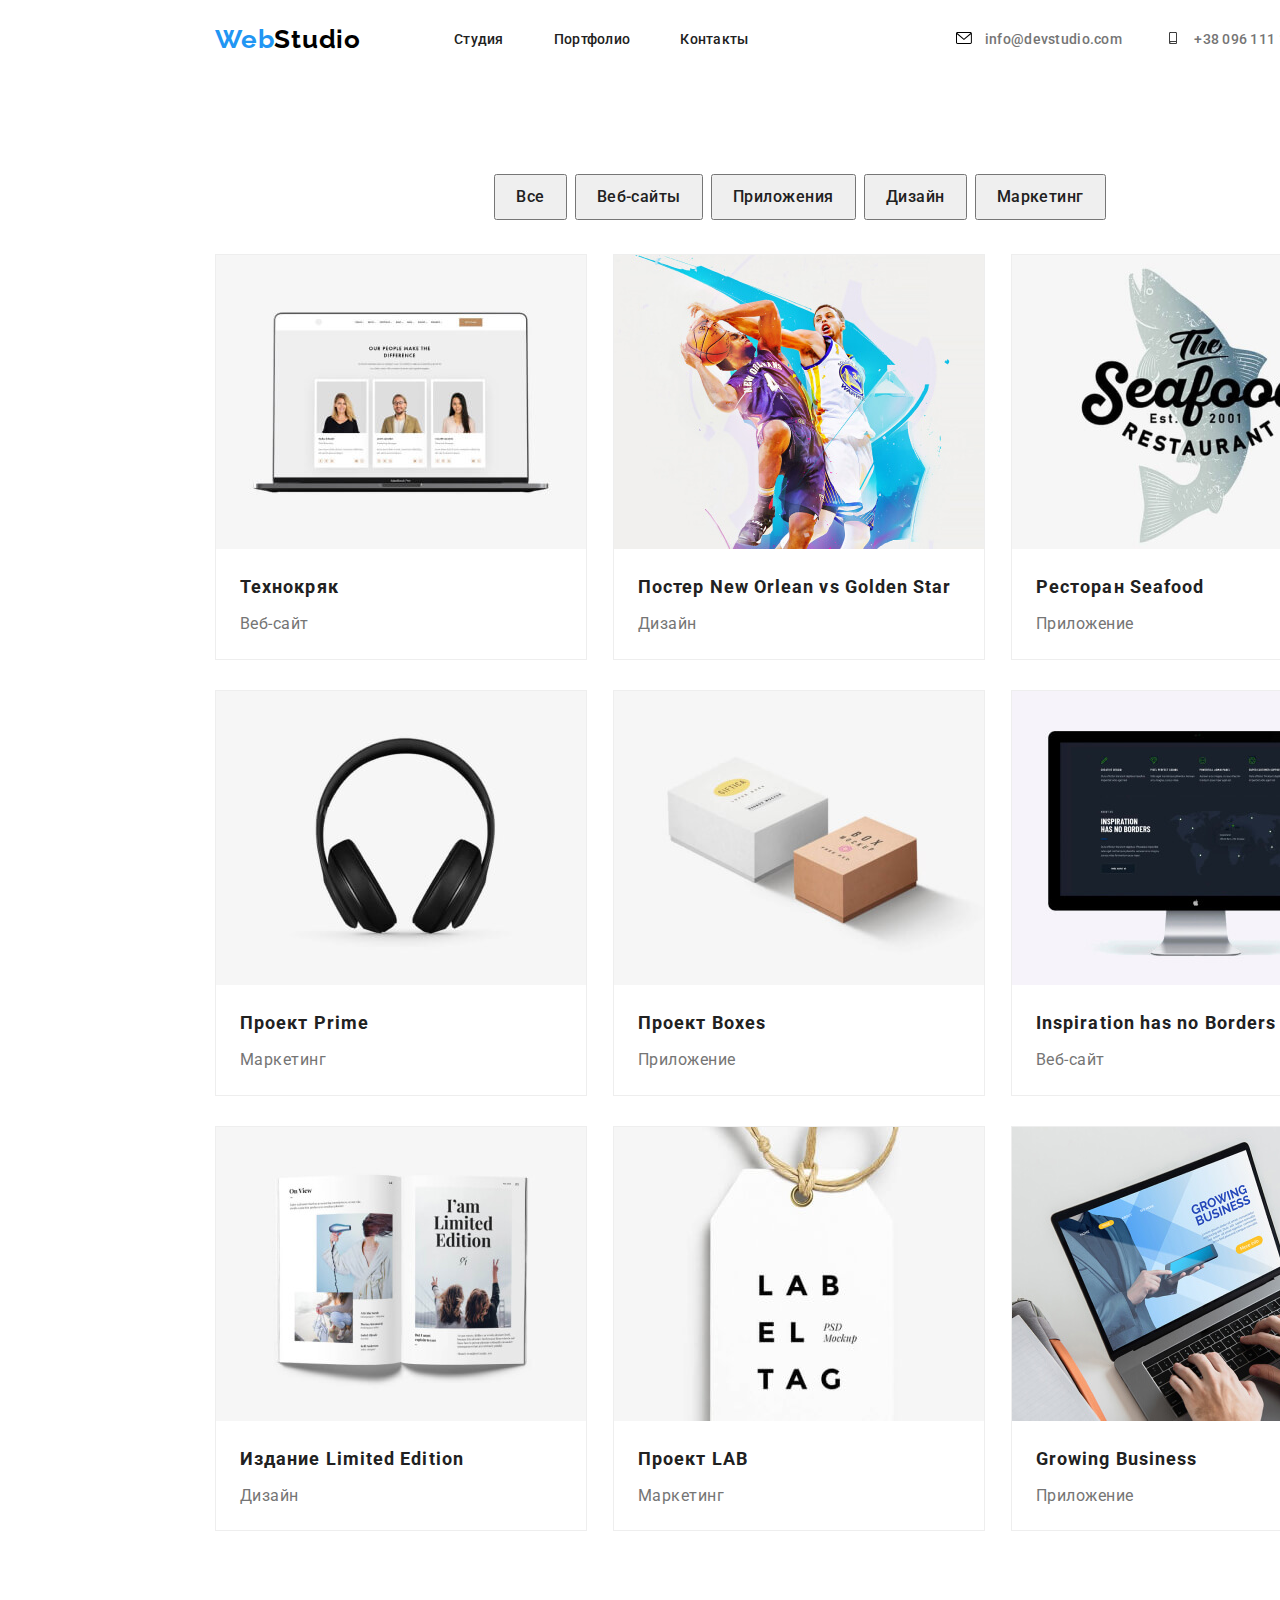
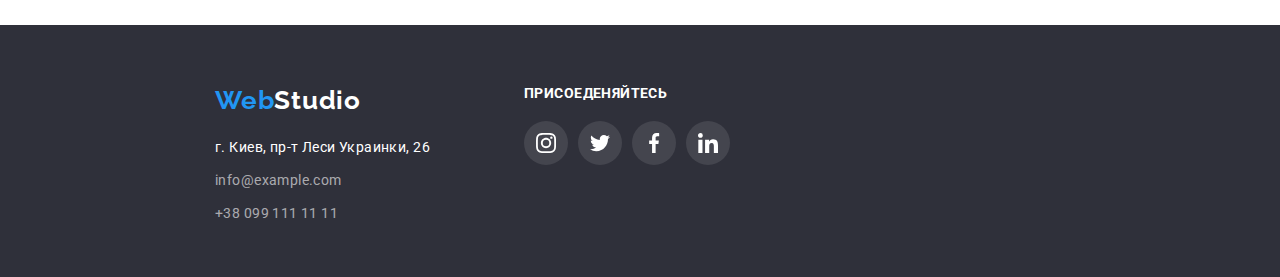
==== portfolio.html @ 0c6b7dad "Add files via upload" ====
<!DOCTYPE html>
<html lang="en">
  <head>
    <meta charset="UTF-8" />
    <meta name="viewport" content="width=device-width, initial-scale=1.0" />
    <title>Portfolio</title>
    <link
      rel="stylesheet"
      href="https://cdnjs.cloudflare.com/ajax/libs/modern-normalize/1.0.0/modern-normalize.css"
    />
    <link
      href="https://fonts.googleapis.com/css2?family=Raleway:wght@700&family=Roboto:wght@400;500;700&display=swap"
      rel="stylesheet"
    />
    <link rel="stylesheet" href="./css/styles.css" />
  </head>
  <body>
    <!-- header -->
    <header class="header">
      <div class="container">
        <nav class="navigation">
          <a
            class="logo-navigation-list-link link"
            href="./index.html"
            aria-label="логотип веб студия"
            >Web<span class="logo-color">Studio</span>
          </a>
          <ul class="navigation-list list">
            <li class="navigation-list-item">
              <a class="navigation-list-link link" href="./index.html"
                >Студия</a
              >
            </li>
            <li class="navigation-list-item">
              <a class="navigation-list-link link" href="./portfolio.html"
                >Портфолио</a
              >
            </li>
            <li class="navigation-list-item">
              <a class="navigation-list-link link" href="">Контакты</a>
            </li>
          </ul>
        </nav>
        <address class="adress">
          <ul class="list">
            <li>
              <a class="header-link link" href="mailto:info@devstudio.com">
                <svg class="header-link-svg">
                  <use href="./images/sprite.svg#icon-envelope"></use>
                </svg>
                info@devstudio.com
              </a>
            </li>
            <li>
              <a class="header-tel-link link" href="tel:+380961111111"
                ><svg class="header-tel-link-svg">
                  <use href="./images/sprite.svg#icon-smartphone"></use>
                </svg>
                +38 096 111 11 11
              </a>
            </li>
          </ul>
        </address>
      </div>
    </header>
    <!-- projects -->
    <main>
      <!-- <h1>Projects</h1> -->
      <section class="projects">
        <div class="container">
          <ul class="navigation-btn list">
            <li class="navigation-btn-item">
              <button type="button" class="potfolio-btn">Все</button>
            </li>
            <li class="navigation-btn-item">
              <button type="button" class="potfolio-btn">Веб-сайты</button>
            </li>
            <li class="navigation-btn-item">
              <button type="button" class="potfolio-btn">Приложения</button>
            </li>
            <li class="navigation-btn-item">
              <button type="button" class="potfolio-btn">Дизайн</button>
            </li>
            <li class="navigation-btn-item">
              <button type="button" class="potfolio-btn">Маркетинг</button>
            </li>
          </ul>
          <ul class="projects-item list">
            <li class="item">
              <a href=""
                ><img
                  src="./images/Projects/display-macbook.jpg"
                  alt="display-macbook"
              /></a>
              <h2 class="portfolio-title">Технокряк</h2>
              <p class="potfolio-subtitle">Веб-сайт</p>
            </li>
            <li class="item">
              <a href=""
                ><img
                  src="./images/Projects/play-basketboll.jpg"
                  alt="play-basketboll"
                />
              </a>
              <h2 class="portfolio-title">Постер New Orlean vs Golden Star</h2>
              <p class="potfolio-subtitle">Дизайн</p>
            </li>
            <li class="item">
              <a href=""
                ><img src="./images/Projects/seafood.jpg" alt="seafood" />
              </a>
              <h2 class="portfolio-title">Ресторан Seafood</h2>
              <p class="potfolio-subtitle">Приложение</p>
            </li>
            <li class="item">
              <a href=""
                ><img src="./images/Projects/headphones.jpg" alt="headphones" />
              </a>
              <h2 class="portfolio-title">Проект Prime</h2>
              <p class="potfolio-subtitle">Маркетинг</p>
            </li>
            <li class="item">
              <a href=""
                ><img src="./images/Projects/boxes.jpg" alt="boxes" />
              </a>
              <h2 class="portfolio-title">Проект Boxes</h2>
              <p class="potfolio-subtitle">Приложение</p>
            </li>
            <li class="item">
              <a href=""
                ><img
                  src="./images/Projects/monitor-of-computer.jpg"
                  alt="monitor of computer"
                />
              </a>
              <h2 lang="en" class="portfolio-title">
                Inspiration has no Borders
              </h2>
              <p class="potfolio-subtitle">Веб-сайт</p>
            </li>
            <li class="item">
              <a href=""
                ><img src="./images/Projects/book.jpg" alt="book" />
              </a>
              <h2 class="portfolio-title">Издание Limited Edition</h2>
              <p class="potfolio-subtitle">Дизайн</p>
            </li>
            <li class="item">
              <a href=""
                ><img src="./images/Projects/label.jpg" alt="label" />
              </a>
              <h2 class="portfolio-title">Проект LAB</h2>
              <p class="potfolio-subtitle">Маркетинг</p>
            </li>
            <li class="item">
              <a href=""
                ><img
                  src="./images/Projects/hands-on-keyboard.jpg"
                  alt="hands on keyboard"
              /></a>
              <h2 class="portfolio-title">Growing Business</h2>
              <p class="potfolio-subtitle">Приложение</p>
            </li>
          </ul>
        </div>
      </section>
    </main>
    <!-- footer -->
    <footer class="footer">
      <div class="container">
        <div>
          <address class="adress">
            <a
              class="logo-navigation-list-link link"
              href="./index.html"
              aria-label="логотип веб студия"
              >Web<span class="footer-logo-color">Studio</span>
            </a>
            <ul class="footer-list list">
              <li class="footer-navigation-item">
                <a
                  class="footer-navigation-list-item link"
                  href="https://goo.gl/maps/fQtyzHrdmxsXW1k68"
                  target="_blank"
                  >г. Киев, пр-т Леси Украинки, 26</a
                >
              </li>
              <li class="footer-navigation-item">
                <a
                  class="footer-navigation-list-link link"
                  href="mailto:info@example.com"
                  >info@example.com</a
                >
              </li>
              <li class="footer-navigation-item">
                <a class="footer-tel-link link" href="tel:+380991111111"
                  >+38 099 111 11 11</a
                >
              </li>
            </ul>
          </address>
        </div>

        <div class="social-link">
          <p class="social-link-footer-title">ПРИСОЕДЕНЯЙТЕСЬ</p>
          <ul class="social-link-footer-list list">
            <li class="footer-social-link-item">
              <a class="footer-social-link" href=""
                ><svg class="footer-social-list-svg">
                  <use href="./images/sprite.svg#icon-instagram"></use>
                </svg>
              </a>
            </li>
            <li class="footer-social-link-item">
              <a class="footer-social-link" href="">
                <svg class="footer-social-list-svg">
                  <use href="./images/sprite.svg#icon-twitter"></use>
                </svg>
              </a>
            </li>
            <li class="footer-social-link-item">
              <a class="footer-social-link" href="">
                <svg class="footer-social-list-svg">
                  <use href="./images/sprite.svg#icon-facebook"></use>
                </svg>
              </a>
            </li>
            <li class="footer-social-link-item">
              <a class="footer-social-link" href="">
                <svg class="footer-social-list-svg">
                  <use href="./images/sprite.svg#icon-linkedin"></use>
                </svg>
              </a>
            </li>
          </ul>
        </div>
      </div>
    </footer>
  </body>
</html>
---- css/styles.css ----
:root {
  --main-font: "Roboto", sans-serif;
  --secondary-font: "Raleway", sans-serif;
  --title-light-theme-colour: #212121;
  --title-dark-theme-colour: #ffffff;
  --description-theme-colour: #757575;
  --accent-color: #2196f3;
}
*,
*::before,
*::after {
  margin: 0;
  padding: 0;
}
body {
  font-family: var(--main-font);
  font-style: normal;
  width: 1600px;
  margin: auto;
}

.list {
  list-style: none;
}
.link {
  text-decoration: none;
}
.adress {
  font-style: normal;
}
img {
  display: block;
}

.container {
  width: 1200;
  padding: 0 15px;
  margin: 0 auto;
}
.navigation-list-link {
  font-weight: 500;
  font-size: 14px;
  line-height: 1.14;
  letter-spacing: 0.02em;
  color: var(--title-light-theme-colour);
}

.modal-btn {
  background: var(--accent-color);
  font-family: var(--main-font);
  font-style: normal;
  font-weight: bold;
  font-size: 16px;
  line-height: 1.88;
  letter-spacing: 0.06em;
  color: #ffffff;
  padding: 10px;
  width: 200px;
  min-height: 50px;
  border-radius: 4px;
}
.navigation-list-link:hover,
.navigation-list-link:focus,
.header-link:hover,
.header-link:focus {
  color: var(--accent-color);
}

.header-link-svg {
  display: inline-block;
  width: 16px;
  height: 12px;
  margin: auto;
  margin-right: 10px;
  color: var(--description-theme-colour);
}
.header-tel-link-svg {
  display: inline-block;
  width: 16px;
  height: 12px;
  margin-right: 10px;
  margin-bottom: 0;
}

.header-link:hover .header-link-svg,
.header-tel-link:hover .header-tel-link-svg {
  fill: var(--accent-color);
}
.subtitly-qualitys {
  font-weight: 700;
  font-size: 14px;
  line-height: 1.14;
  letter-spacing: 0.03em;
  text-transform: uppercase;
  margin-bottom: 10px;
}
.description {
  font-weight: 400;
  font-size: 14px;
  line-height: 1.71;
  letter-spacing: 0.03em;
  color: var(--description-theme-colour);
  padding-right: 20px;
}
.logo-navigation-list-link {
  font-family: var(--secondary-font);
  font-style: normal;
  font-weight: 700;
  font-size: 26px;
  line-height: 1.19;
  letter-spacing: 0.03em;
  color: var(--accent-color);
  margin-right: 93px;
}
.second-title {
  font-family: var(--main-font);
  font-weight: bold;
  font-size: 36px;
  line-height: 42px;
  letter-spacing: 0.03em;
  color: var(--title-light-theme-colour);
  text-align: center;
  padding-bottom: 50px;
}
.position {
  font-family: var(--main-font);
  font-style: normal;
  font-weight: 400;
  font-size: 16px;
  line-height: 1.19;
  letter-spacing: 0.03em;
  color: var(--title-light-theme-colour);
  text-align: center;
  margin-bottom: 16px;
}
.name {
  font-family: var(--main-font);
  font-weight: 500;
  font-size: 16px;
  line-height: 1.19;
  letter-spacing: 0.03em;
  color: var(--title-light-theme-colour);
  margin-top: 30px;
  margin-bottom: 10px;
  text-align: center;
}
.footer-navigation-list-item {
  font-family: var(--main-font);
  font-weight: 400;
  font-size: 14px;
  line-height: 1.71;
  letter-spacing: 0.03em;
  color: #ffffff;
}
.footer-navigation-list-link,
.footer-tel-link {
  font-family: var(--main-font);
  font-weight: 400;
  font-size: 14px;
  line-height: 1.71;
  letter-spacing: 0.03em;
  color: rgba(255, 255, 255, 0.6);
}
.logo-color {
  color: #000000;
}
/* ==================header======================= */

.header {
  padding: 24px 0 25px 0;
}
.header .container {
  display: flex;
  align-items: center;
  width: 1200px;
  padding: 0 15px;
}
.header-link {
  font-weight: 500;
  font-size: 14px;
  line-height: 1.14;
  letter-spacing: 0.02em;
}
.navigation {
  display: flex;
  align-items: center;
}
.navigation-list {
  display: flex;
}
.adress .list {
  display: flex;
}
.navigation-list-item:not(:last-child) {
  margin-right: 50px;
}
.header .adress {
  margin-left: auto;
}
.header-link {
  margin-right: 43px;
  color: var(--description-theme-colour);
}
.header-tel-link:hover {
  color: var(--accent-color);
}
.header-tel-link {
  font-weight: 500;
  font-size: 14px;
  line-height: 1.14;
  letter-spacing: 0.02em;
  color: var(--description-theme-colour);
}

/* ================HERO==================== */

.hero {
  background-color: #2f303a;
  height: 600px;
  background-image: linear-gradient(
      rgba(47, 48, 58, 0.4),
      rgba(47, 48, 58, 0.4)
    ),
    url("../images/hero/bg.jpg");
}
.hero .container {
  text-align: center;
}
.hero-title {
  font-family: var(--main-font);
  font-weight: 900;
  font-size: 44px;
  line-height: 1.36;
  letter-spacing: 0.06em;
  text-transform: uppercase;
  color: #ffffff;
  padding-top: 200px;
  padding-bottom: 30px;
}
/* =================qualitys============= */
.qualitys .container {
  display: flex;
  width: 1200px;
  padding-bottom: 94px;
  padding-top: 94px;
}
.qualitys-list {
  display: flex;
}
.qualitys-list-item:not(:last-child) {
  margin-right: 30px;
}
.qualitys-list-item::before {
  content: "";
  display: block;
  height: 120px;
  background-size: 70px 70px;
  background-repeat: no-repeat;
  background-position: center;
  background-color: #f5f4fa;
  margin-bottom: 30px;
}
.icon-antenna::before {
  background-image: url(../images/qualitys/antenna.svg);
}
.icon-clock::before {
  background-image: url(../images/qualitys/clock.svg);
}
.icon-diagram::before {
  background-image: url(../images/qualitys/diagram.svg);
}
.icon-astronaut::before {
  background-image: url(../images/qualitys/astronaut.svg);
}
/* ==============Чем мы занимаемься========== */
.container .about-list {
  display: flex;
  width: 1200px;
  padding: 0 15px;
  margin: 0 auto;
}
.about-list-item:not(:last-child) {
  margin-right: 30px;
}
.about {
  margin-bottom: 94px;
}

/* ================our command=============== */
.command {
  background-color: #f5f4fa;
  height: 708px;
}

.command .container {
  width: 1200px;
  padding: 0 15px;
  margin: 0 auto;
}
.names-list {
  display: flex;
  margin-bottom: 94px;
}
.names-list-item:not(:last-child) {
  margin-right: 30px;
}
.title-our-command {
  font-family: var(--main-font);
  font-weight: bold;
  font-size: 36px;
  line-height: 42px;
  letter-spacing: 0.03em;
  color: var(--title-light-theme-colour);
  text-align: center;
  padding-top: 94px;
  padding-bottom: 50px;
}
.names-list-item {
  background-color: #fff;
  box-shadow: 0px 1px 3px rgba(0, 0, 0, 0.12), 0px 1px 1px rgba(0, 0, 0, 0.14),
    0px 2px 1px rgba(0, 0, 0, 0.2);
}

.social-list {
  display: flex;
  justify-content: space-between;
  margin-bottom: 30px;
  margin-left: 32px;
  margin-right: 32px;
}
.social-list-link {
  display: flex;
  align-items: center;
  justify-content: center;
  width: 44px;
  height: 44px;
  border-radius: 50%;
}
.social-list-svg {
  width: 20px;
  height: 20px;
  fill: #afb1b8;
}
.social-list-link:hover {
  background-color: var(--accent-color);
}
.social-list-link:hover .social-list-svg {
  fill: var(--title-dark-theme-colour);
}

/* ====================footer================== */

.footer .container {
  display: flex;
  width: 1200px;
  height: 252px;
  padding: 60px 15px;
}
.footer-logo-color {
  color: #ffffff;
}
.footer {
  background-color: #2f303a;
}
.footer-list {
  display: block;
  flex-direction: column;
  margin-bottom: 60px;
}
.footer-navigation-item {
  margin-bottom: 9px;
}
.adress .logo-navigation-list-link {
  display: block;
  margin-bottom: 20px;
}
/* ===================Projects================== */
.projects .container {
  width: 1200px;
  margin-top: 94px;
  margin-bottom: 94px;
}
.navigation-btn {
  display: flex;
  justify-content: center;
}
.navigation-btn-item:not(:last-child) {
  margin-right: 8px;
}
.potfolio-btn {
  font-family: var(--main-font);
  font-weight: 500;
  font-size: 16px;
  line-height: 1.63;
  letter-spacing: 0.03em;
  color: var(--title-light-theme-colour);
  padding: 8px 20px;
}
.potfolio-btn:hover,
.potfolio-btn:focus {
  background-color: var(--accent-color);
  color: #ffffff;
}
.portfolio-title {
  font-family: var(--main-font);
  font-weight: 700;
  font-size: 18px;
  line-height: 2;
  letter-spacing: 0.06em;
  color: var(--title-light-theme-colour);
  margin: 20px 24px 4px 24px;
}
.potfolio-subtitle {
  font-family: var(--main-font);
  font-weight: 400;
  font-size: 16px;
  line-height: 1.86;
  letter-spacing: 0.03em;
  color: var(--description-theme-colour);
  margin: 0px 24px 20px 24px;
}

.projects-item {
  display: flex;
  flex-wrap: wrap;
}
.projects-item .item {
  margin-right: 26px;
  margin-bottom: 30px;
}
.projects-item .item:nth-child(3n) {
  margin-right: 0;
}
.projects-item .item:nth-last-child(-n + 3) {
  margin-bottom: 0;
}
.projects-item .item:nth-child(-n + 3) {
  margin-top: 34px;
}
.item {
  border: 1px solid #eeeeee;
}

.item:hover {
  box-shadow: 0px 1px 1px rgba(0, 0, 0, 0.12), 0px 4px 4px rgba(0, 0, 0, 0.06),
    1px 4px 6px rgba(0, 0, 0, 0.16);
}

/* <!-- =============clients================= --> */

.title-clients {
  font-family: var(--main-font);
  font-weight: bold;
  font-size: 36px;
  line-height: 42px;
  letter-spacing: 0.03em;
  color: var(--title-light-theme-colour);
  text-align: center;
  margin-top: 94px;
  /* padding-top: 94px; */
  padding-bottom: 50px;
}
.clients .container {
  margin-bottom: 94px;
  width: 1200px;
}
.clients-list {
  display: flex;
}
.clients-item:not(:last-child) {
  margin-right: 30px;
}

.clients-link:hover {
  fill: var(--accent-color);
  border-color: var(--accent-color);
}

.clients-link {
  display: flex;
  justify-content: center;
  align-items: center;
  width: 170px;
  height: 90px;
  border: 1px solid #afb1b8;
  border-radius: 4px;
  fill: #afb1b8;
}
/* <!-- =============clients end================= --> */
.footer .container {
  display: flex;
}

.adress {
  margin-right: 70px;
}
.social-link-footer-title {
  font-family: var(--main-font);
  font-style: normal;
  font-weight: 700;
  font-size: 14px;
  line-height: 16px;
  letter-spacing: 0.03em;
  color: #ffffff;
}
.social-link-footer-list {
  display: flex;
}
.footer-social-link-item {
  display: flex;
  justify-content: center;
  align-items: center;
  width: 44px;
  height: 44px;
  background-color: #fff;
  border-radius: 50%;
  margin-top: 20px;
  background: rgba(255, 255, 255, 0.1);
}
.footer-social-link-item:not(:last-child) {
  margin-right: 10px;
}
.footer-social-list-svg {
  width: 20px;
  height: 20px;
  fill: var(--title-dark-theme-colour);
}
.footer-social-link {
  display: flex;
}
.footer-social-link-item:hover {
  background-color: var(--accent-color);
}
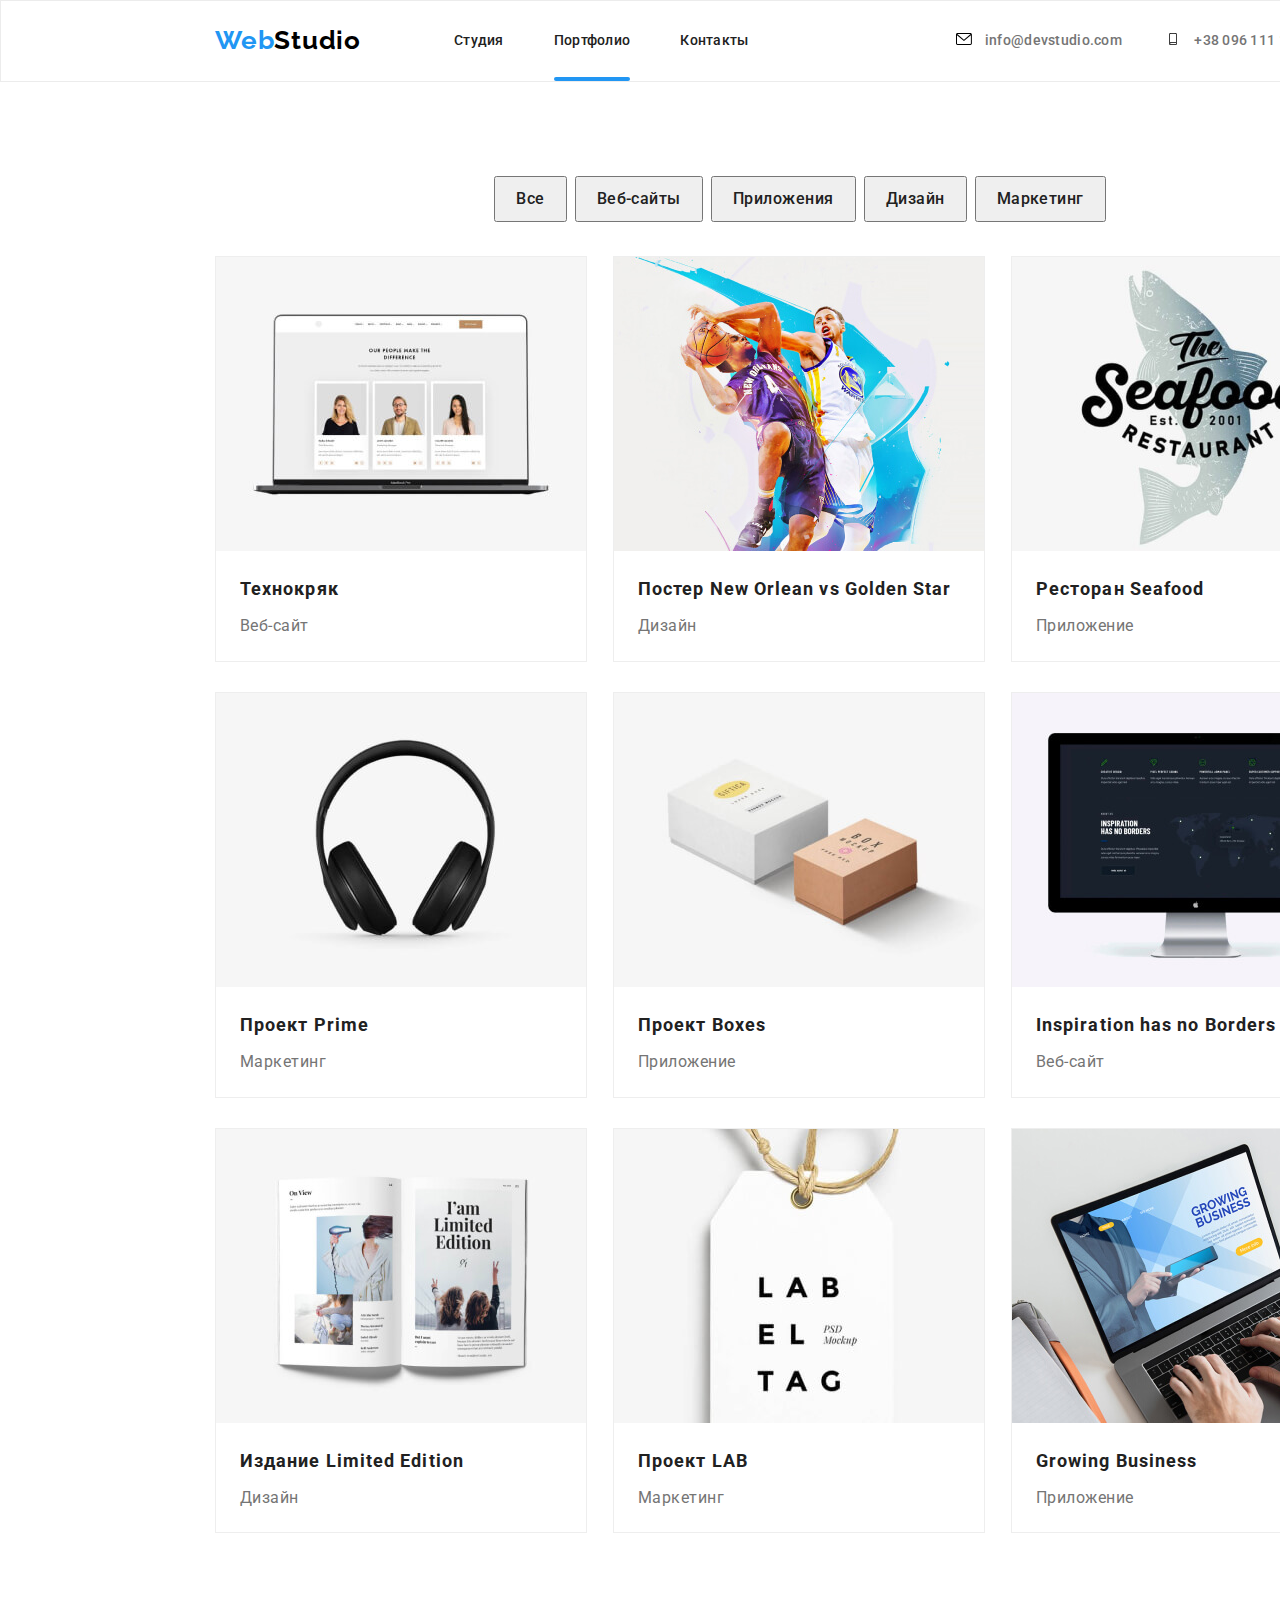
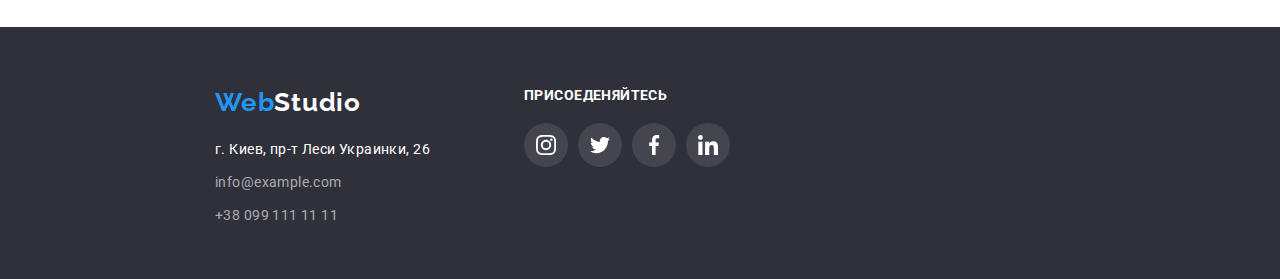
==== commit 3e9bc45c: "подчёркивание текущей ссылки и текст спозиционирован поверх изображения" ====
--- a/portfolio.html
+++ b/portfolio.html
@@ -32,9 +32,12 @@
               >
             </li>
             <li class="navigation-list-item">
-              <a class="navigation-list-link link" href="./portfolio.html"
-                >Портфолио</a
-              >
+              <div class="item-underline">
+                <a class="navigation-list-link link" href="./portfolio.html"
+                  >Портфолио</a
+                >
+                <div class="underline"></div>
+              </div>
             </li>
             <li class="navigation-list-item">
               <a class="navigation-list-link link" href="">Контакты</a>
--- a/css/styles.css
+++ b/css/styles.css
@@ -45,6 +45,21 @@
   color: var(--title-light-theme-colour);
 }
 
+.item-underline {
+  display: block;
+  content: "";
+  position: relative;
+}
+.underline:after {
+  display: block;
+  position: absolute;
+  content: "";
+  width: 100%;
+  height: 4px;
+  background-color: #2196f3;
+  border-radius: 2px;
+  margin-top: 27px;
+}
 .modal-btn {
   background: var(--accent-color);
   font-family: var(--main-font);
@@ -112,6 +127,7 @@
   color: var(--accent-color);
   margin-right: 93px;
 }
+
 .second-title {
   font-family: var(--main-font);
   font-weight: bold;
@@ -168,6 +184,7 @@
 
 .header {
   padding: 24px 0 25px 0;
+  border: 1px solid #ececec;
 }
 .header .container {
   display: flex;
@@ -285,6 +302,25 @@
 .about {
   margin-bottom: 94px;
 }
+.container-img {
+  position: relative;
+}
+.about-subtitle {
+  display: flex;
+  justify-content: center;
+  align-items: center;
+  position: absolute;
+  height: 70px;
+  width: 370px;
+  bottom: 0;
+  background-color: rgba(47, 48, 58, 0.8);
+  color: rgb(253, 253, 253);
+  font-family: Roboto;
+  font-size: 14px;
+  font-weight: 700;
+  line-height: 16px;
+  letter-spacing: 0.03em;
+}
 
 /* ================our command=============== */
 .command {
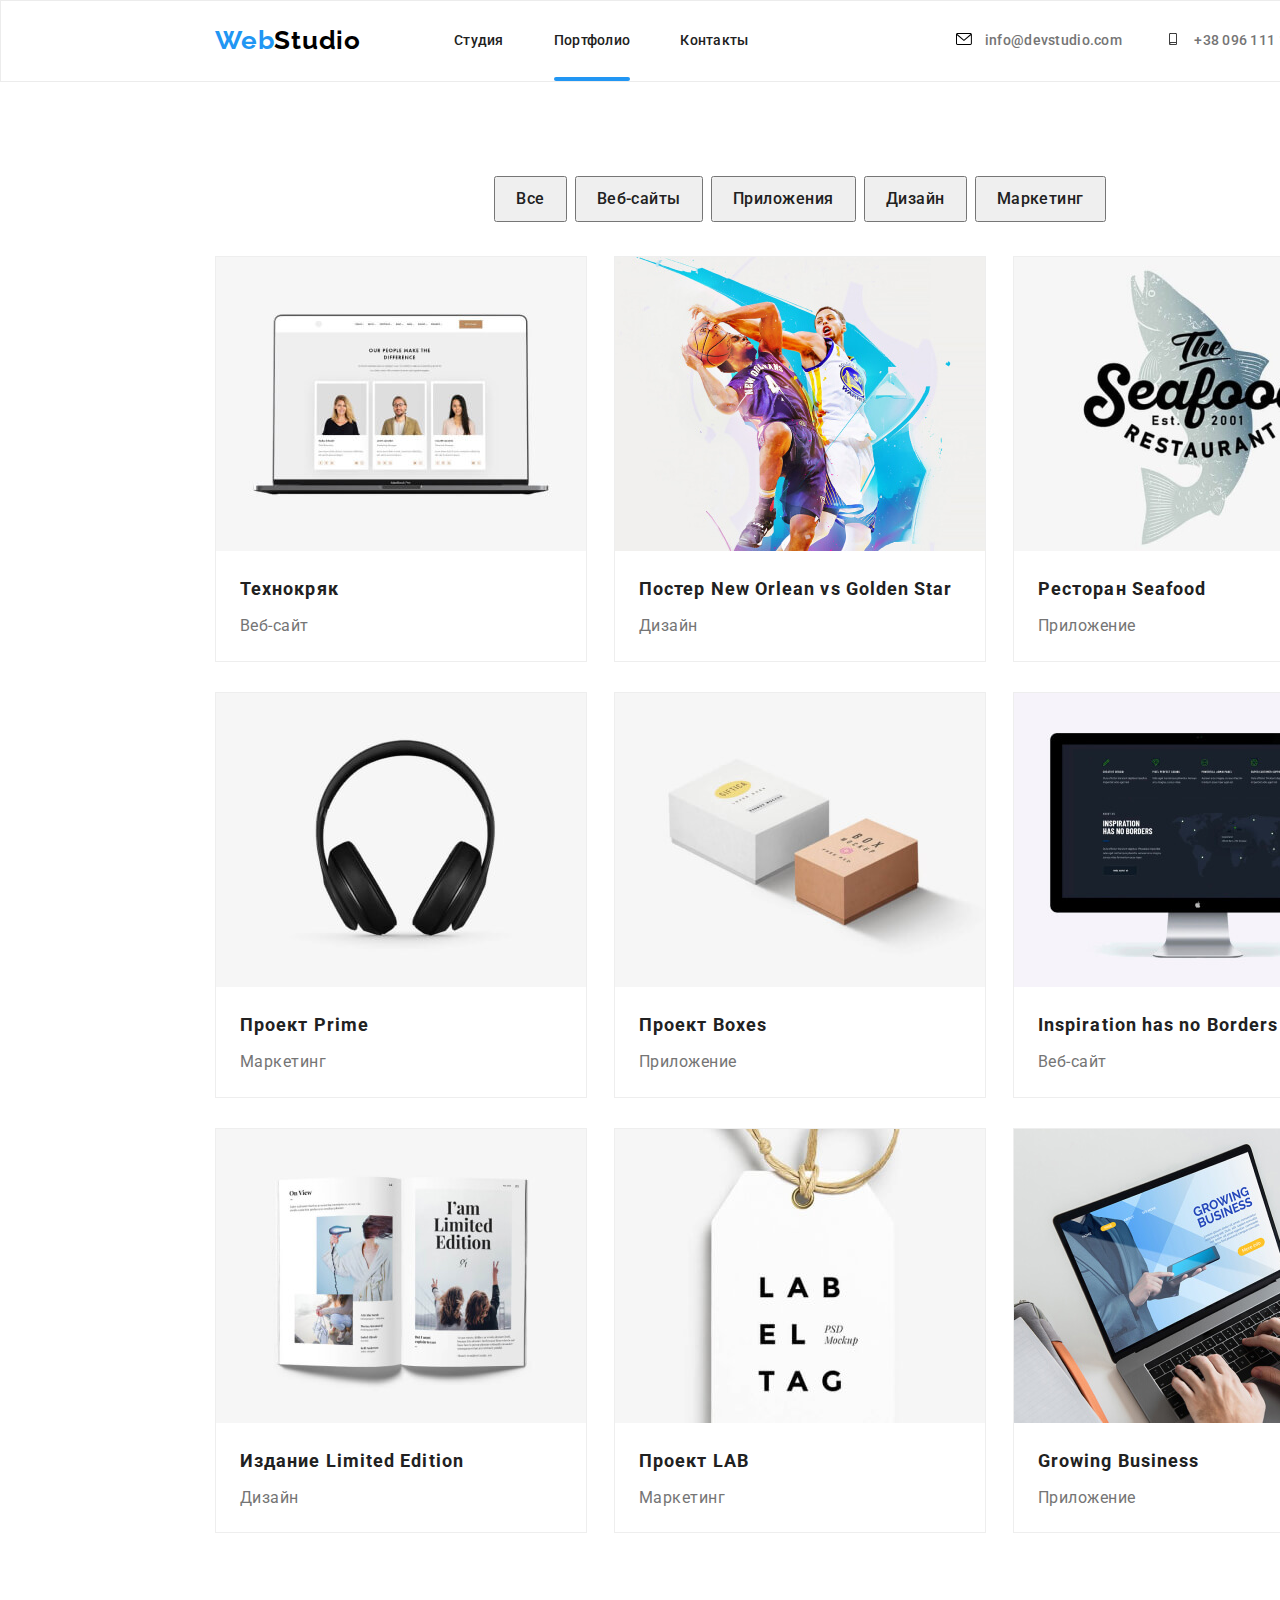
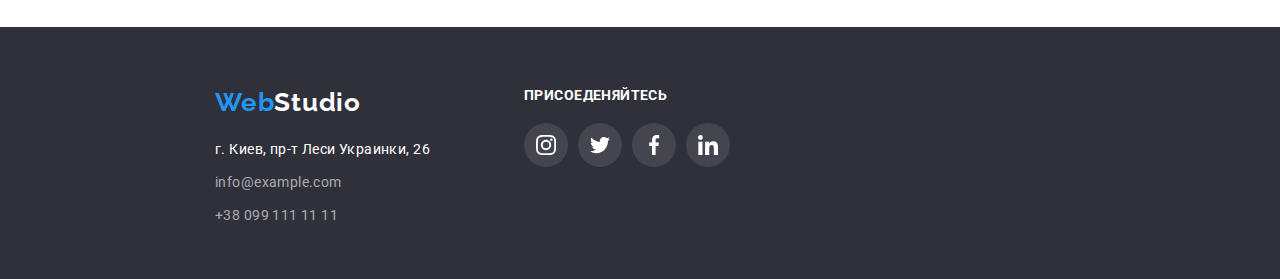
==== commit 20387f37: "оверлей с текстом поверх изображения выезжает снизу изображения" ====
--- a/portfolio.html
+++ b/portfolio.html
@@ -91,33 +91,77 @@
           <ul class="projects-item list">
             <li class="item">
               <a href=""
-                ><img
-                  src="./images/Projects/display-macbook.jpg"
-                  alt="display-macbook"
-              /></a>
+                ><div class="projects-item-img-wrapper">
+                  <img
+                    src="./images/Projects/display-macbook.jpg"
+                    alt="display-macbook"
+                  />
+                  <div class="overlay">
+                    <p class="overlay-text">
+                      Технокряк это современная площадка распространения
+                      коронавируса. Компании используют эту платформу для
+                      цифрового шпионажа и атак на защищённые сервера
+                      конкурентов.
+                    </p>
+                  </div>
+                </div>
+              </a>
               <h2 class="portfolio-title">Технокряк</h2>
               <p class="potfolio-subtitle">Веб-сайт</p>
             </li>
             <li class="item">
               <a href=""
-                ><img
-                  src="./images/Projects/play-basketboll.jpg"
-                  alt="play-basketboll"
-                />
+                ><div class="projects-item-img-wrapper">
+                  <img
+                    src="./images/Projects/play-basketboll.jpg"
+                    alt="play-basketboll"
+                  />
+                  <div class="overlay">
+                    <p class="overlay-text">
+                      Технокряк это современная площадка распространения
+                      коронавируса. Компании используют эту платформу для
+                      цифрового шпионажа и атак на защищённые сервера
+                      конкурентов.
+                    </p>
+                  </div>
+                </div>
               </a>
               <h2 class="portfolio-title">Постер New Orlean vs Golden Star</h2>
               <p class="potfolio-subtitle">Дизайн</p>
             </li>
             <li class="item">
               <a href=""
-                ><img src="./images/Projects/seafood.jpg" alt="seafood" />
+                ><div class="projects-item-img-wrapper">
+                  <img src="./images/Projects/seafood.jpg" alt="seafood" />
+                  <div class="overlay">
+                    <p class="overlay-text">
+                      Технокряк это современная площадка распространения
+                      коронавируса. Компании используют эту платформу для
+                      цифрового шпионажа и атак на защищённые сервера
+                      конкурентов.
+                    </p>
+                  </div>
+                </div>
               </a>
               <h2 class="portfolio-title">Ресторан Seafood</h2>
               <p class="potfolio-subtitle">Приложение</p>
             </li>
             <li class="item">
-              <a href=""
-                ><img src="./images/Projects/headphones.jpg" alt="headphones" />
+              <a href="">
+                <div class="projects-item-img-wrapper">
+                  <img
+                    src="./images/Projects/headphones.jpg"
+                    alt="headphones"
+                  />
+                  <div class="overlay">
+                    <p class="overlay-text">
+                      Технокряк это современная площадка распространения
+                      коронавируса. Компании используют эту платформу для
+                      цифрового шпионажа и атак на защищённые сервера
+                      конкурентов.
+                    </p>
+                  </div>
+                </div>
               </a>
               <h2 class="portfolio-title">Проект Prime</h2>
               <p class="potfolio-subtitle">Маркетинг</p>
--- a/css/styles.css
+++ b/css/styles.css
@@ -458,6 +458,7 @@
 
 .projects-item {
   display: flex;
+  justify-content: space-between;
   flex-wrap: wrap;
 }
 .projects-item .item {
@@ -476,11 +477,59 @@
 .item {
   border: 1px solid #eeeeee;
 }
-
+.item:hover .overlay {
+  display: flex;
+  opacity: 1;
+  transform: translateY(0%);
+}
 .item:hover {
   box-shadow: 0px 1px 1px rgba(0, 0, 0, 0.12), 0px 4px 4px rgba(0, 0, 0, 0.06),
     1px 4px 6px rgba(0, 0, 0, 0.16);
 }
+
+.overlay {
+  position: absolute;
+  top: 0;
+  left: 0;
+  display: flex;
+  justify-content: center;
+  align-items: end;
+  padding: 62px 24px;
+  width: 100%;
+  height: 100%;
+  background: rgba(33, 150, 243, 0.9);
+  opacity: 0;
+  transform: translateY(100%);
+  transition: 500ms linear;
+}
+
+.overlay-text {
+  display: flex;
+  font-family: Roboto;
+  font-size: 18px;
+  font-style: normal;
+  font-weight: 400;
+  line-height: 28px;
+  letter-spacing: 0.03em;
+  text-align: left;
+  color: #ffffff;
+
+  /* border: 2px solid red; */
+}
+
+.projects-item-img-wrapper {
+  position: relative;
+  overflow: hidden;
+}
+/* .overlay-img {
+  display: block;
+  top: 0;
+  content: "";
+  position: absolute;
+  width: 100%;
+  height: 100%;
+  background-color: rgba(255, 255, 0, 0.5);
+} */
 
 /* <!-- =============clients================= --> */
 
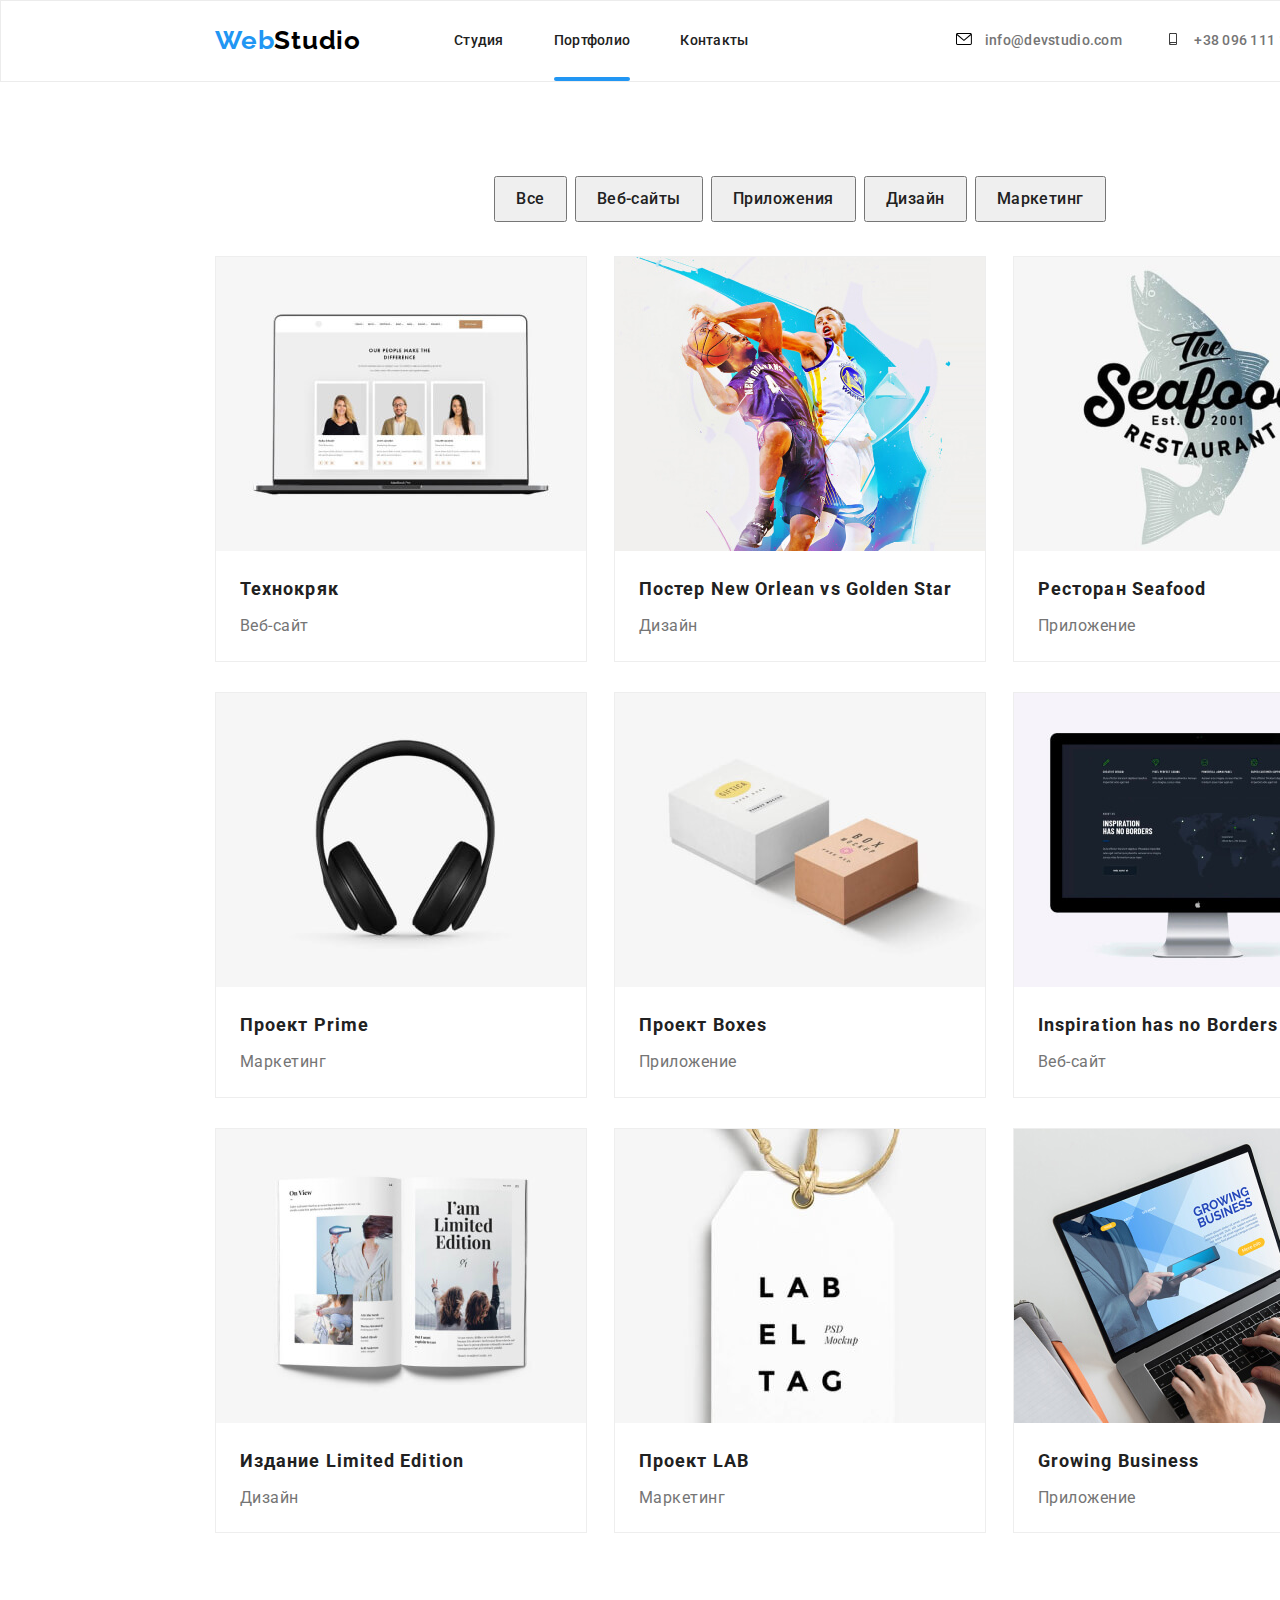
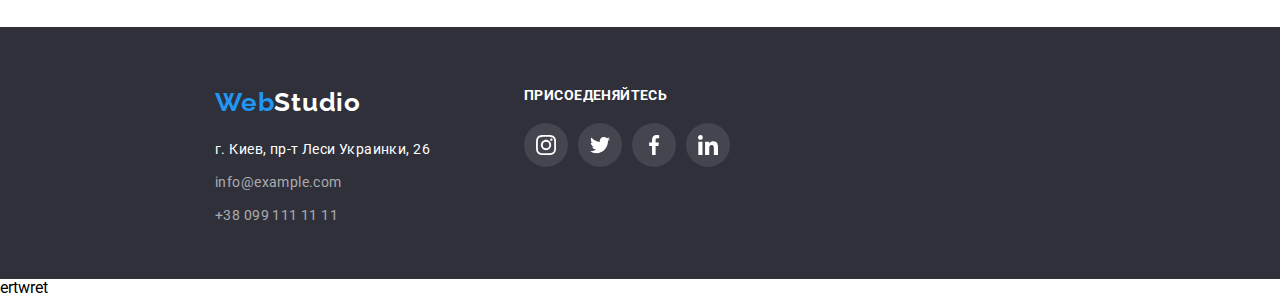
==== commit 4dea510e: "Update portfolio.html" ====
--- a/portfolio.html
+++ b/portfolio.html
@@ -285,3 +285,4 @@
     </footer>
   </body>
 </html>
+ertwret
